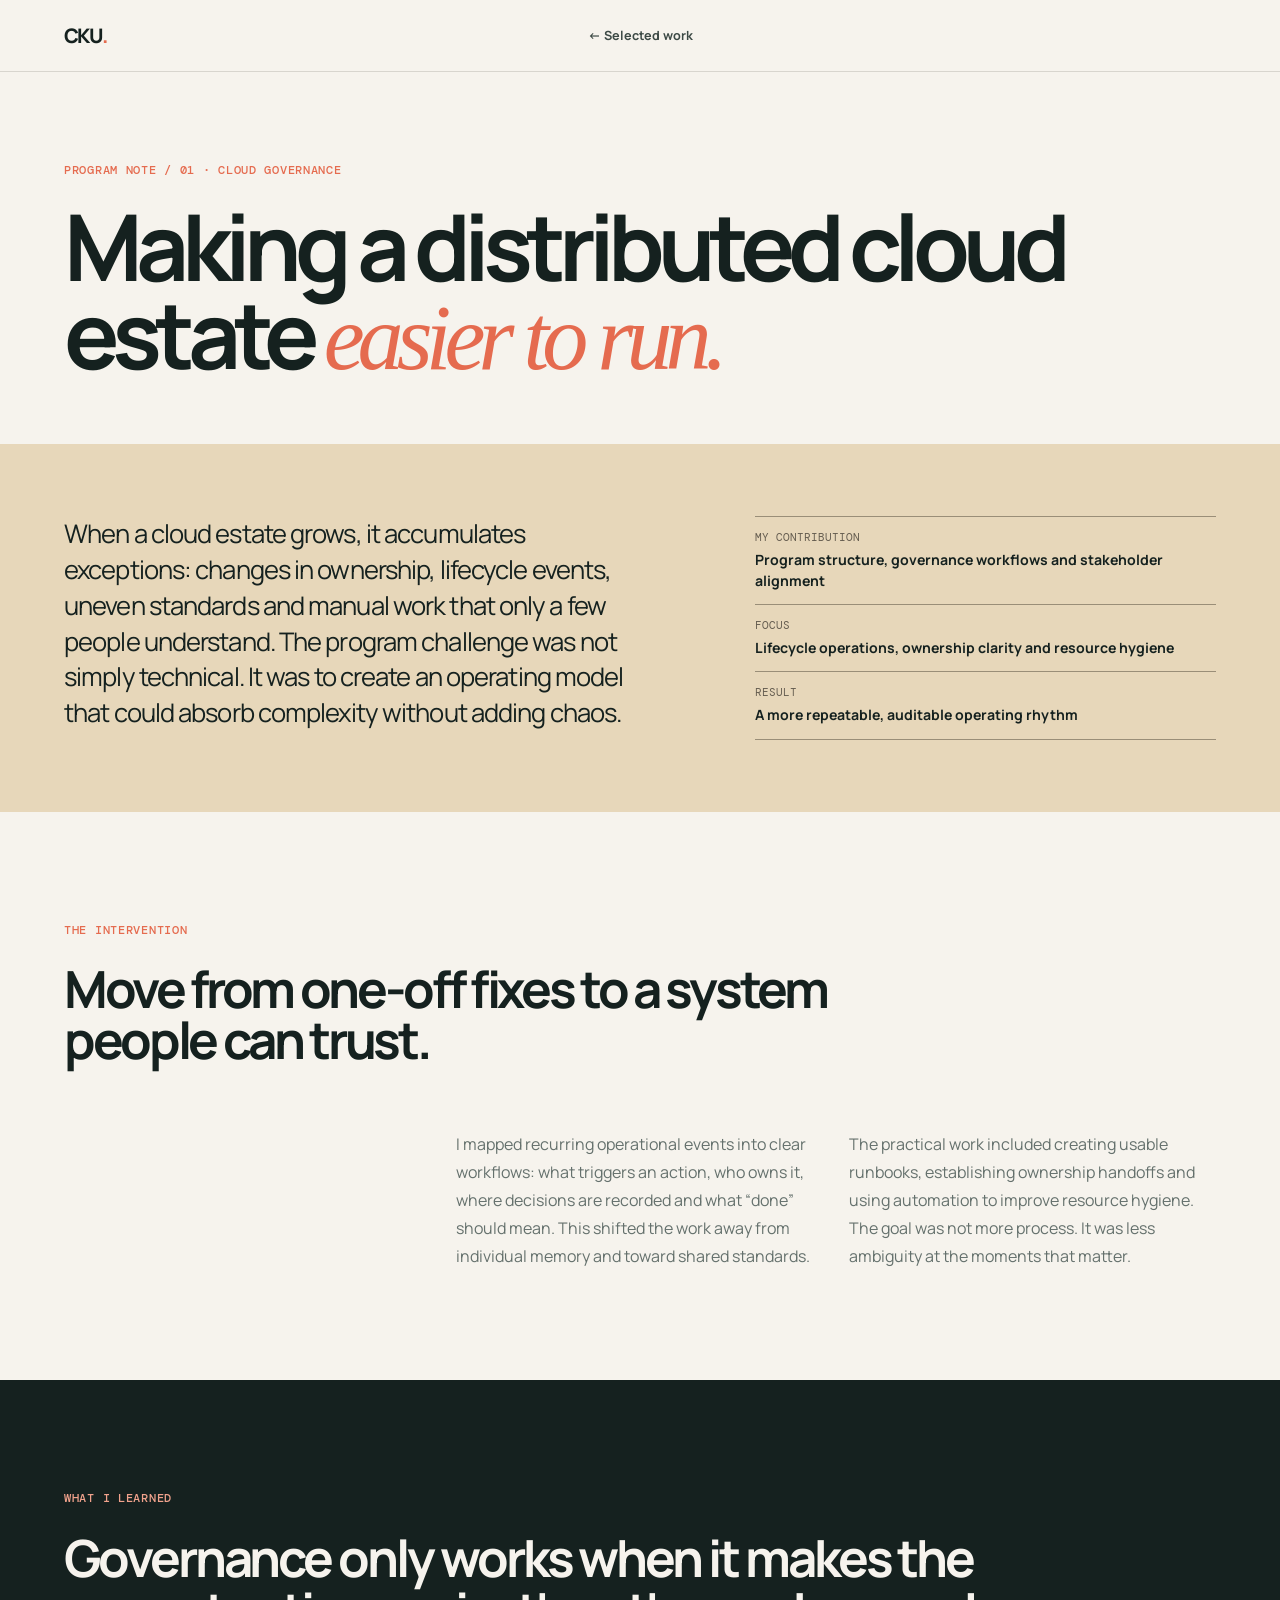
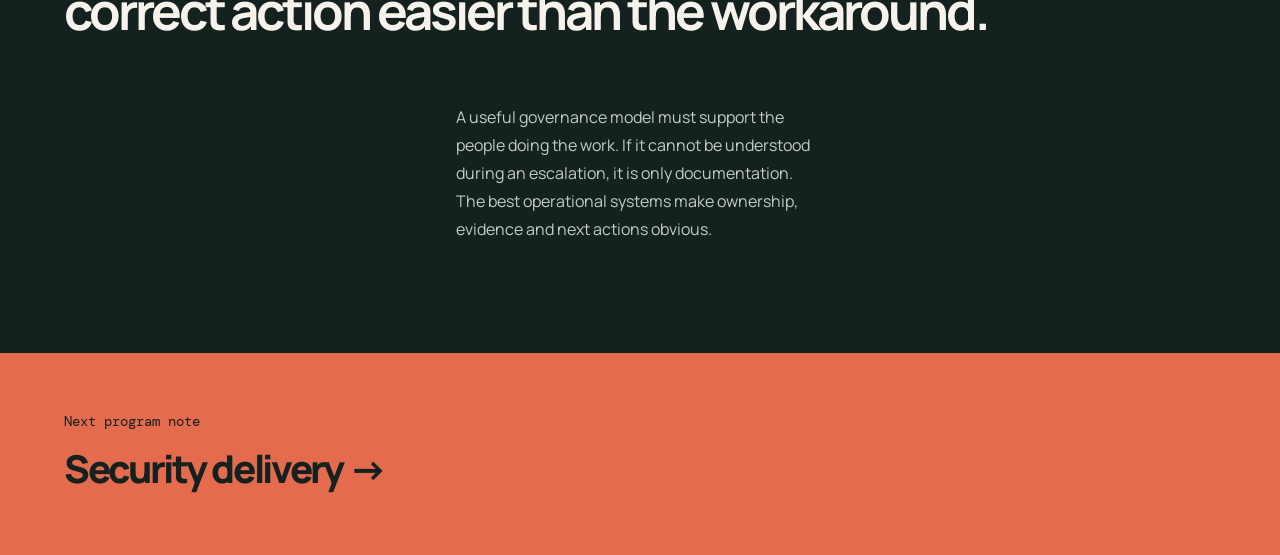
==== cloud-governance.html @ 1331f456 "Publish independent professional portfolio" ====
<!doctype html>
<html lang="en">
  <head>
    <meta charset="utf-8" />
    <meta name="viewport" content="width=device-width, initial-scale=1" />
    <meta name="description" content="A public-safe program note on cloud governance by Chaitanya Kumar Upadhyay." />
    <title>Program Note 01 | Chaitanya Kumar Upadhyay</title>
    <link rel="preconnect" href="https://fonts.googleapis.com" />
    <link rel="preconnect" href="https://fonts.gstatic.com" crossorigin />
    <link href="https://fonts.googleapis.com/css2?family=DM+Mono:wght@400;500&family=Manrope:wght@400;500;600;700;800&display=swap" rel="stylesheet" />
    <link rel="stylesheet" href="../styles.css" />
    <link rel="stylesheet" href="case-study.css" />
  </head>
  <body>
    <header class="site-header"><a class="wordmark" href="../index.html">CKU<span>.</span></a><a class="header-link" href="../index.html#work">← Selected work</a></header>
    <main class="case-main">
      <p class="eyebrow">Program note / 01 · Cloud governance</p>
      <h1>Making a distributed cloud estate <em>easier to run.</em></h1>
      <div class="case-summary"><p>When a cloud estate grows, it accumulates exceptions: changes in ownership, lifecycle events, uneven standards and manual work that only a few people understand. The program challenge was not simply technical. It was to create an operating model that could absorb complexity without adding chaos.</p><dl><div><dt>My contribution</dt><dd>Program structure, governance workflows and stakeholder alignment</dd></div><div><dt>Focus</dt><dd>Lifecycle operations, ownership clarity and resource hygiene</dd></div><div><dt>Result</dt><dd>A more repeatable, auditable operating rhythm</dd></div></dl></div>
      <section class="case-section"><p class="eyebrow">The intervention</p><h2>Move from one-off fixes to a system people can trust.</h2><div class="case-copy"><p>I mapped recurring operational events into clear workflows: what triggers an action, who owns it, where decisions are recorded and what “done” should mean. This shifted the work away from individual memory and toward shared standards.</p><p>The practical work included creating usable runbooks, establishing ownership handoffs and using automation to improve resource hygiene. The goal was not more process. It was less ambiguity at the moments that matter.</p></div></section>
      <section class="case-section dark"><p class="eyebrow">What I learned</p><blockquote>Governance only works when it makes the correct action easier than the workaround.</blockquote><div class="case-copy"><p>A useful governance model must support the people doing the work. If it cannot be understood during an escalation, it is only documentation. The best operational systems make ownership, evidence and next actions obvious.</p></div></section>
      <a class="next-case" href="security-delivery.html">Next program note <span>Security delivery →</span></a>
    </main>
  </body>
</html>
---- styles.css ----
:root {
  --ink: #15211f;
  --paper: #f6f3ed;
  --muted: #65716d;
  --line: #d8d5ce;
  --coral: #e56b4f;
  --navy: #183a48;
  --sand: #e7d7ba;
}

* { box-sizing: border-box; }
html { scroll-behavior: smooth; }
body { margin: 0; background: var(--paper); color: var(--ink); font-family: Manrope, Arial, sans-serif; }
a { color: inherit; text-decoration: none; }

.site-header { align-items: center; border-bottom: 1px solid var(--line); display: grid; grid-template-columns: 1fr auto 1fr; margin: 0 auto; max-width: 1440px; padding: 22px 5vw; }
.wordmark { font-size: 1.25rem; font-weight: 800; letter-spacing: -.08em; width: max-content; }
.wordmark span { color: var(--coral); }
nav { display: flex; gap: 26px; }
nav a, .header-link { color: #3c4945; font-size: .79rem; font-weight: 700; }
nav a:hover, .header-link:hover { color: var(--coral); }
.header-link { justify-self: end; }

.hero, .section, .contact { margin: 0 auto; max-width: 1440px; padding-left: 5vw; padding-right: 5vw; }
.hero { min-height: 620px; padding-bottom: 70px; padding-top: 120px; }
.eyebrow { color: var(--coral); font-family: "DM Mono", monospace; font-size: .74rem; font-weight: 500; letter-spacing: .06em; margin: 0 0 25px; text-transform: uppercase; }
h1, h2, h3, p { margin-top: 0; }
h1 { font-size: clamp(3.2rem, 7.5vw, 7.6rem); font-weight: 700; letter-spacing: -.075em; line-height: .95; margin-bottom: 62px; max-width: 1160px; }
h1 em { color: var(--coral); font-family: Georgia, serif; font-weight: 400; }
.hero-bottom { align-items: end; display: flex; gap: 45px; justify-content: space-between; }
.intro { color: #4c5955; font-size: 1.12rem; line-height: 1.65; max-width: 620px; }
.button { background: var(--ink); color: white; font-size: .82rem; font-weight: 800; padding: 17px 21px; white-space: nowrap; }
.button span { color: var(--coral); font-size: 1.1rem; margin-left: 12px; }

.proof { border-bottom: 1px solid var(--line); border-top: 1px solid var(--line); display: grid; grid-template-columns: repeat(4, 1fr); margin: 0 auto; max-width: 1440px; }
.proof article { border-right: 1px solid var(--line); padding: 36px 5vw; }
.proof article:last-child { border-right: 0; }
.proof strong { display: block; font-size: clamp(2.5rem, 4vw, 4rem); letter-spacing: -.07em; }
.proof span { color: var(--muted); display: block; font-size: .78rem; line-height: 1.5; margin-top: 10px; max-width: 180px; }

.section { padding-bottom: 115px; padding-top: 115px; }
.section-heading { display: grid; grid-template-columns: 1.2fr .8fr; margin-bottom: 54px; }
.section-heading .eyebrow { grid-column: 1 / -1; }
h2 { font-size: clamp(2.3rem, 4vw, 4.6rem); letter-spacing: -.065em; line-height: 1; margin-bottom: 0; }
.section-heading > p:last-child { color: var(--muted); font-size: .98rem; line-height: 1.65; margin: 8px 0 0; max-width: 440px; }
.case-grid { display: grid; gap: 16px; grid-template-columns: repeat(3, 1fr); }
.case-card { display: flex; flex-direction: column; min-height: 530px; padding: 31px; }
.case-card.navy { background: var(--navy); color: #f6f3ed; }
.case-card.coral { background: var(--coral); color: #1b2522; }
.case-card.sand { background: var(--sand); }
.case-number, .case-label, .credential-list span, .approach span { font-family: "DM Mono", monospace; font-size: .75rem; }
.case-number { margin-bottom: 60px; opacity: .8; }
.case-label { font-weight: 500; letter-spacing: .05em; text-transform: uppercase; }
.case-card h3 { font-size: clamp(1.6rem, 2.4vw, 2.4rem); letter-spacing: -.055em; line-height: 1.05; margin: 15px 0 20px; }
.case-card > p:not(.case-number):not(.case-label) { font-size: .9rem; line-height: 1.65; }
.case-card ul { border-top: 1px solid currentColor; font-size: .78rem; line-height: 1.6; list-style: none; margin: auto 0 0; padding: 17px 0 0; }
.case-card li { margin-bottom: 8px; padding-left: 15px; position: relative; }
.case-card li:before { content: "—"; left: 0; position: absolute; }
.case-link { border-bottom: 1px solid currentColor; font-family: "DM Mono", monospace; font-size: .72rem; margin-top: 22px; padding-bottom: 5px; width: max-content; }
.case-link span { margin-left: 12px; }

.signals { border-top: 1px solid var(--line); }
.signals-layout { display: grid; gap: 8vw; grid-template-columns: 1fr 1fr; }
.signals h2 { max-width: 570px; }
.signal-list { border-top: 1px solid var(--line); }
.signal-list article { align-items: start; border-bottom: 1px solid var(--line); display: grid; gap: 18px; grid-template-columns: 26px 1fr; padding: 20px 0; }
.signal-list span { color: var(--coral); font-family: "DM Mono", monospace; font-size: .78rem; }
.signal-list h3 { font-size: 1.05rem; letter-spacing: -.03em; margin: 0 0 8px; }
.signal-list p { color: var(--muted); font-size: .84rem; line-height: 1.55; margin: 0; }

.approach { background: var(--ink); color: var(--paper); max-width: none; padding-left: max(5vw, calc((100vw - 1440px) / 2 + 5vw)); padding-right: max(5vw, calc((100vw - 1440px) / 2 + 5vw)); }
.approach .eyebrow { color: #f1a28c; }
.approach h2 { max-width: 820px; }
.approach-grid { border-top: 1px solid #51605c; display: grid; grid-template-columns: repeat(3, 1fr); margin-top: 60px; }
.approach-grid article { border-right: 1px solid #51605c; padding: 30px 30px 0 0; }
.approach-grid article:not(:first-child) { padding-left: 30px; }
.approach-grid article:last-child { border: 0; }
.approach span { color: #f1a28c; }
.approach h3 { font-size: 1.4rem; letter-spacing: -.04em; margin: 48px 0 14px; }
.approach p { color: #c2ccc8; font-size: .9rem; line-height: 1.65; max-width: 270px; }

.credentials { align-items: start; display: grid; grid-template-columns: 1fr 1fr; }
.credential-list { border-top: 1px solid var(--line); }
.credential-list p { border-bottom: 1px solid var(--line); font-size: 1.05rem; font-weight: 700; line-height: 1.45; margin: 0; padding: 24px 0; }
.credential-list span { color: var(--coral); display: inline-block; margin-right: 16px; }
.contact { background: var(--coral); max-width: none; padding-bottom: 115px; padding-left: max(5vw, calc((100vw - 1440px) / 2 + 5vw)); padding-right: max(5vw, calc((100vw - 1440px) / 2 + 5vw)); padding-top: 115px; }
.contact .eyebrow { color: var(--ink); }
.contact h2 { max-width: 980px; }
.contact a { border-bottom: 1px solid var(--ink); display: inline-block; font-family: "DM Mono", monospace; font-size: .95rem; margin-top: 54px; padding-bottom: 6px; }
.contact a span { margin-left: 25px; }
footer { color: var(--muted); display: flex; font-family: "DM Mono", monospace; font-size: .7rem; justify-content: space-between; margin: 0 auto; max-width: 1440px; padding: 25px 5vw; }
footer p { margin: 0; }

@media (max-width: 760px) {
  .site-header { grid-template-columns: 1fr auto; padding-bottom: 18px; padding-top: 18px; }
  nav { display: none; }
  .hero { min-height: auto; padding-bottom: 70px; padding-top: 85px; }
  .hero-bottom, .section-heading, .credentials { display: block; }
  h1 { margin-bottom: 42px; }
  .proof, .case-grid, .approach-grid { grid-template-columns: 1fr; }
  .proof article { border-bottom: 1px solid var(--line); border-right: 0; padding: 26px 5vw; }
  .proof article:last-child { border-bottom: 0; }
  .section { padding-bottom: 75px; padding-top: 75px; }
  .section-heading > p:last-child { margin-top: 25px; }
  .case-card { min-height: 430px; }
  .approach-grid article, .approach-grid article:not(:first-child) { border-bottom: 1px solid #51605c; border-right: 0; padding: 25px 0; }
  .approach-grid article:last-child { border-bottom: 0; }
  .approach h3 { margin-top: 30px; }
  .credential-list { margin-top: 45px; }
  .signals-layout { display: block; }
  .signal-list { margin-top: 42px; }
  footer { flex-direction: column; gap: 8px; }
}
---- case-study.css ----
.case-main { margin: 0 auto; max-width: 1440px; }
.case-main > .eyebrow, .case-main > h1, .case-summary, .case-section, .next-case { padding-left: 5vw; padding-right: 5vw; }
.case-main > .eyebrow { display: block; margin-top: 90px; }
.case-main h1 { font-size: clamp(3.2rem, 7.2vw, 7.4rem); max-width: 1160px; }
.case-summary { background: var(--sand); display: grid; gap: 10vw; grid-template-columns: 1.1fr .9fr; padding-bottom: 72px; padding-top: 72px; }
.case-summary > p { font-size: clamp(1.25rem, 2vw, 1.8rem); letter-spacing: -.035em; line-height: 1.4; margin: 0; max-width: 690px; }
dl { border-top: 1px solid #9a8e78; margin: 0; }
dl div { border-bottom: 1px solid #9a8e78; padding: 13px 0; }
dt { color: #655d50; font-family: "DM Mono", monospace; font-size: .7rem; margin-bottom: 6px; text-transform: uppercase; }
dd { font-size: .88rem; font-weight: 700; line-height: 1.45; margin: 0; }
.case-section { padding-bottom: 110px; padding-top: 110px; }
.case-section > h2 { max-width: 840px; }
.case-copy { display: grid; gap: 25px; grid-template-columns: repeat(2, minmax(0, 1fr)); margin-left: auto; margin-top: 65px; max-width: 760px; }
.case-copy p { color: var(--muted); font-size: 1rem; line-height: 1.75; margin: 0; }
.case-section.dark { background: var(--ink); color: var(--paper); }
.case-section.dark .eyebrow { color: #f1a28c; }
blockquote { font-size: clamp(2rem, 4vw, 4rem); font-weight: 700; letter-spacing: -.06em; line-height: 1.04; margin: 0; max-width: 960px; }
.case-section.dark .case-copy p { color: #c2ccc8; }
.next-case { background: var(--coral); display: block; font-family: "DM Mono", monospace; font-size: .85rem; padding-bottom: 60px; padding-top: 60px; }
.next-case span { display: block; font-family: Manrope, sans-serif; font-size: clamp(1.7rem, 3vw, 3.3rem); font-weight: 800; letter-spacing: -.06em; margin-top: 12px; }
@media (max-width: 760px) {
  .case-main > .eyebrow { margin-top: 60px; }
  .case-summary, .case-copy { display: block; }
  dl { margin-top: 38px; }
  .case-section { padding-bottom: 75px; padding-top: 75px; }
  .case-copy { margin-top: 38px; }
  .case-copy p + p { margin-top: 20px; }
}
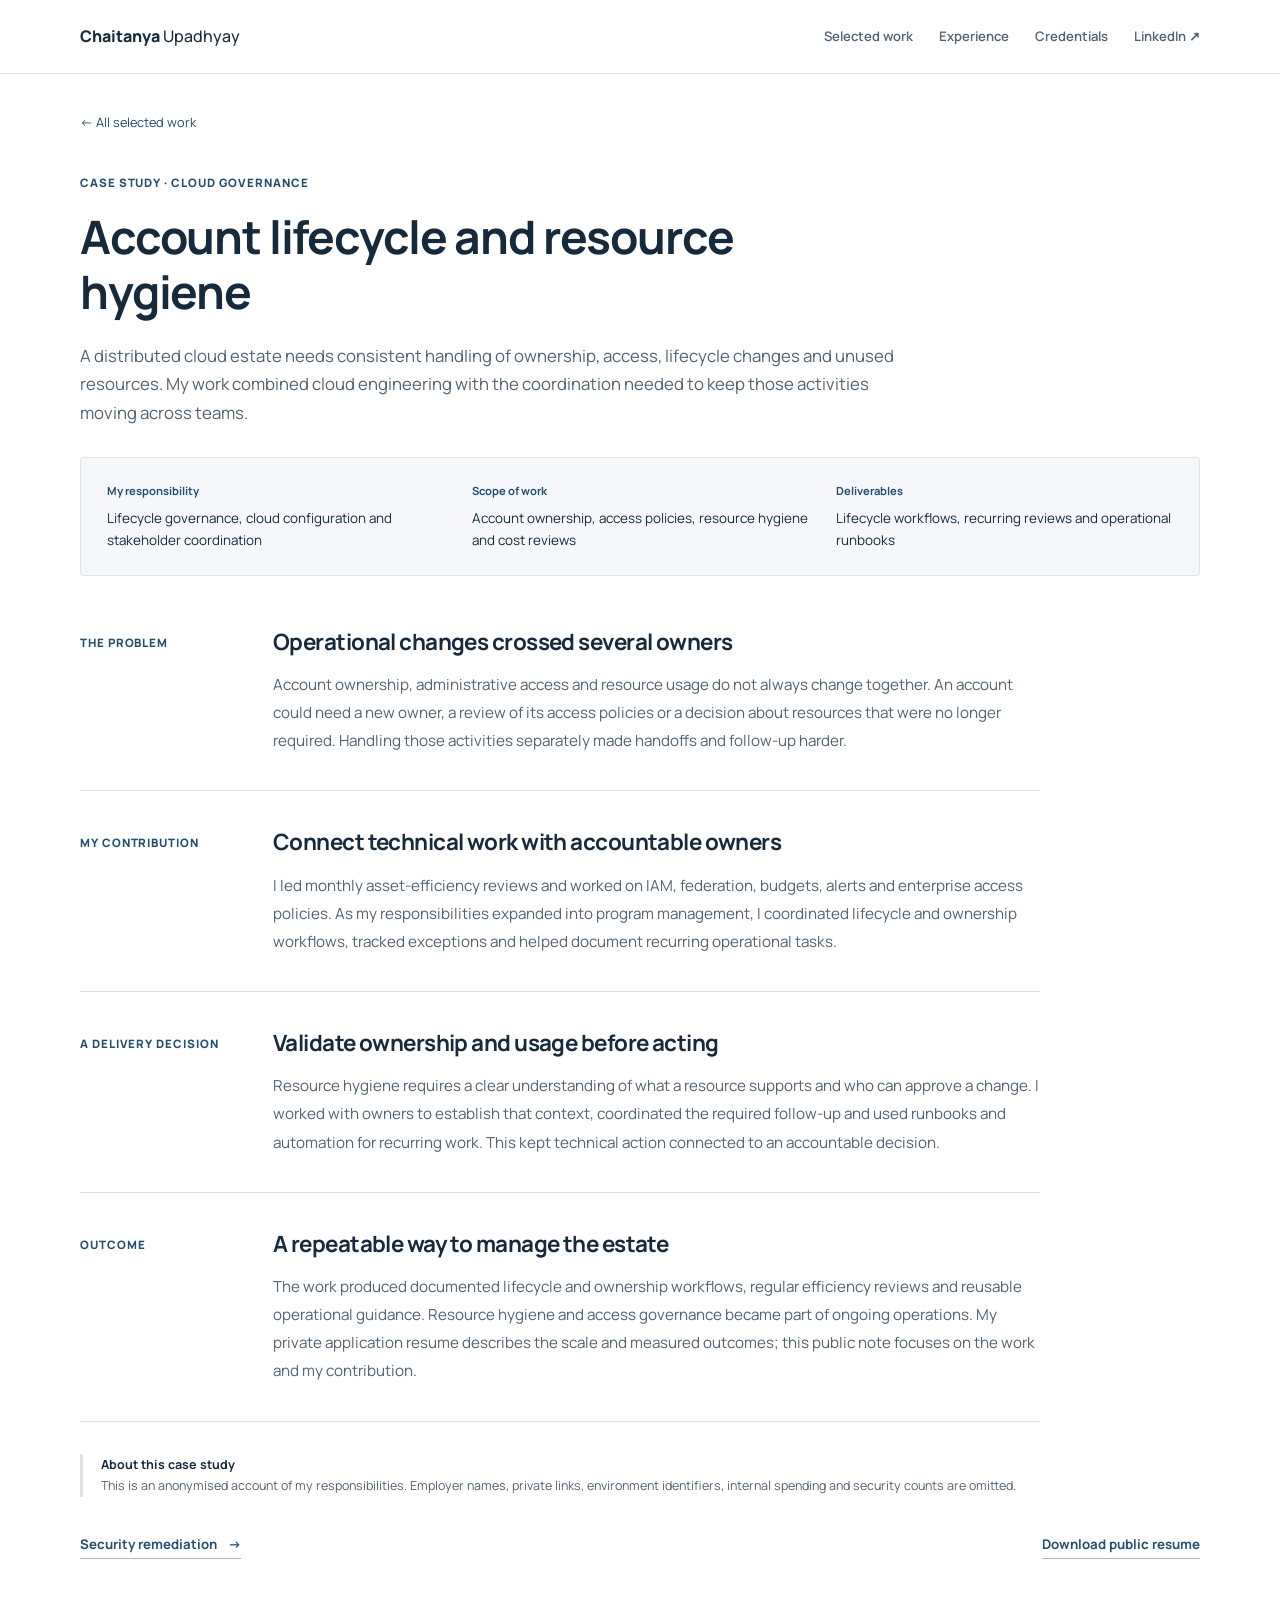
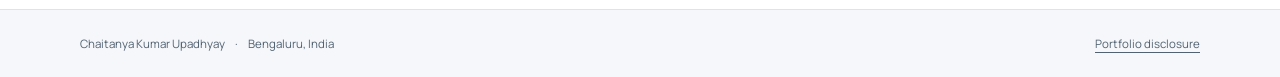
==== commit 25065de6: "Add files via upload Refresh professional portfolio" ====
--- a/cloud-governance.html
+++ b/cloud-governance.html
@@ -1,25 +1,97 @@
 <!doctype html>
 <html lang="en">
-  <head>
-    <meta charset="utf-8" />
-    <meta name="viewport" content="width=device-width, initial-scale=1" />
-    <meta name="description" content="A public-safe program note on cloud governance by Chaitanya Kumar Upadhyay." />
-    <title>Program Note 01 | Chaitanya Kumar Upadhyay</title>
-    <link rel="preconnect" href="https://fonts.googleapis.com" />
-    <link rel="preconnect" href="https://fonts.gstatic.com" crossorigin />
-    <link href="https://fonts.googleapis.com/css2?family=DM+Mono:wght@400;500&family=Manrope:wght@400;500;600;700;800&display=swap" rel="stylesheet" />
-    <link rel="stylesheet" href="../styles.css" />
-    <link rel="stylesheet" href="case-study.css" />
-  </head>
-  <body>
-    <header class="site-header"><a class="wordmark" href="../index.html">CKU<span>.</span></a><a class="header-link" href="../index.html#work">← Selected work</a></header>
-    <main class="case-main">
-      <p class="eyebrow">Program note / 01 · Cloud governance</p>
-      <h1>Making a distributed cloud estate <em>easier to run.</em></h1>
-      <div class="case-summary"><p>When a cloud estate grows, it accumulates exceptions: changes in ownership, lifecycle events, uneven standards and manual work that only a few people understand. The program challenge was not simply technical. It was to create an operating model that could absorb complexity without adding chaos.</p><dl><div><dt>My contribution</dt><dd>Program structure, governance workflows and stakeholder alignment</dd></div><div><dt>Focus</dt><dd>Lifecycle operations, ownership clarity and resource hygiene</dd></div><div><dt>Result</dt><dd>A more repeatable, auditable operating rhythm</dd></div></dl></div>
-      <section class="case-section"><p class="eyebrow">The intervention</p><h2>Move from one-off fixes to a system people can trust.</h2><div class="case-copy"><p>I mapped recurring operational events into clear workflows: what triggers an action, who owns it, where decisions are recorded and what “done” should mean. This shifted the work away from individual memory and toward shared standards.</p><p>The practical work included creating usable runbooks, establishing ownership handoffs and using automation to improve resource hygiene. The goal was not more process. It was less ambiguity at the moments that matter.</p></div></section>
-      <section class="case-section dark"><p class="eyebrow">What I learned</p><blockquote>Governance only works when it makes the correct action easier than the workaround.</blockquote><div class="case-copy"><p>A useful governance model must support the people doing the work. If it cannot be understood during an escalation, it is only documentation. The best operational systems make ownership, evidence and next actions obvious.</p></div></section>
-      <a class="next-case" href="security-delivery.html">Next program note <span>Security delivery →</span></a>
-    </main>
-  </body>
+<head>
+<meta charset="utf-8">
+<meta name="viewport" content="width=device-width, initial-scale=1">
+<meta name="description" content="A distributed cloud estate needs consistent handling of ownership, access, lifecycle changes and unused resources. My work combined cloud engineering with the coordination needed to keep those activities moving across teams.">
+<meta name="theme-color" content="#17324d">
+<title>Account lifecycle and resource hygiene | Chaitanya Kumar Upadhyay</title>
+<link rel="preconnect" href="https://fonts.googleapis.com">
+<link rel="preconnect" href="https://fonts.gstatic.com" crossorigin>
+<link href="https://fonts.googleapis.com/css2?family=Manrope:wght@400;500;600;700;800&display=swap" rel="stylesheet">
+<link rel="stylesheet" href="styles.css">
+</head>
+<body>
+<a class="skip-link" href="#main">Skip to content</a>
+<header class="site-header">
+<div class="header-inner">
+<a class="wordmark" href="index.html" aria-label="Chaitanya Kumar Upadhyay home">Chaitanya <span>Upadhyay</span>
+</a>
+<nav aria-label="Primary navigation">
+<a href="index.html#work">Selected work</a>
+<a href="index.html#experience">Experience</a>
+<a href="index.html#credentials">Credentials</a>
+<a href="https://www.linkedin.com/in/chaitanya-kumar-upadhyay-223477129/" target="_blank" rel="noopener noreferrer">LinkedIn <span aria-hidden="true">↗</span>
+</a>
+</nav>
+</div>
+</header>
+<main id="main" class="case-main shell">
+<a class="back-link" href="index.html#work">← All selected work</a>
+<header class="case-hero">
+<p class="eyebrow">Case study · Cloud governance</p>
+<h1>Account lifecycle and resource hygiene</h1>
+<p class="case-intro">A distributed cloud estate needs consistent handling of ownership, access, lifecycle changes and unused resources. My work combined cloud engineering with the coordination needed to keep those activities moving across teams.</p>
+</header>
+<dl class="case-facts">
+<div>
+<dt>My responsibility</dt>
+<dd>Lifecycle governance, cloud configuration and stakeholder coordination</dd>
+</div>
+<div>
+<dt>Scope of work</dt>
+<dd>Account ownership, access policies, resource hygiene and cost reviews</dd>
+</div>
+<div>
+<dt>Deliverables</dt>
+<dd>Lifecycle workflows, recurring reviews and operational runbooks</dd>
+</div>
+</dl>
+<div class="case-body">
+<section class="case-section">
+<p class="eyebrow">The problem</p>
+<div>
+<h2>Operational changes crossed several owners</h2>
+<p>Account ownership, administrative access and resource usage do not always change together. An account could need a new owner, a review of its access policies or a decision about resources that were no longer required. Handling those activities separately made handoffs and follow-up harder.</p>
+</div>
+</section>
+<section class="case-section">
+<p class="eyebrow">My contribution</p>
+<div>
+<h2>Connect technical work with accountable owners</h2>
+<p>I led monthly asset-efficiency reviews and worked on IAM, federation, budgets, alerts and enterprise access policies. As my responsibilities expanded into program management, I coordinated lifecycle and ownership workflows, tracked exceptions and helped document recurring operational tasks.</p>
+</div>
+</section>
+<section class="case-section">
+<p class="eyebrow">A delivery decision</p>
+<div>
+<h2>Validate ownership and usage before acting</h2>
+<p>Resource hygiene requires a clear understanding of what a resource supports and who can approve a change. I worked with owners to establish that context, coordinated the required follow-up and used runbooks and automation for recurring work. This kept technical action connected to an accountable decision.</p>
+</div>
+</section>
+<section class="case-section">
+<p class="eyebrow">Outcome</p>
+<div>
+<h2>A repeatable way to manage the estate</h2>
+<p>The work produced documented lifecycle and ownership workflows, regular efficiency reviews and reusable operational guidance. Resource hygiene and access governance became part of ongoing operations. My private application resume describes the scale and measured outcomes; this public note focuses on the work and my contribution.</p>
+</div>
+</section>
+</div>
+<aside class="case-context">
+<strong>About this case study</strong>
+<p>This is an anonymised account of my responsibilities. Employer names, private links, environment identifiers, internal spending and security counts are omitted.</p>
+</aside>
+<div class="case-end">
+<a class="text-link" href="security-delivery.html">Security remediation <span aria-hidden="true">→</span>
+</a>
+<a class="text-link" href="assets/Chaitanya_Upadhyay_Public_Resume.pdf" download>Download public resume</a>
+</div>
+</main>
+<footer class="site-footer">
+<div>
+<p>Chaitanya Kumar Upadhyay <span class="footer-separator">·</span> Bengaluru, India</p>
+<a href="disclaimer.html">Portfolio disclosure</a>
+</div>
+</footer>
+</body>
 </html>
--- a/styles.css
+++ b/styles.css
@@ -1,113 +1,692 @@
 :root {
-  --ink: #15211f;
-  --paper: #f6f3ed;
-  --muted: #65716d;
-  --line: #d8d5ce;
-  --coral: #e56b4f;
-  --navy: #183a48;
-  --sand: #e7d7ba;
-}
-
-* { box-sizing: border-box; }
-html { scroll-behavior: smooth; }
-body { margin: 0; background: var(--paper); color: var(--ink); font-family: Manrope, Arial, sans-serif; }
-a { color: inherit; text-decoration: none; }
-
-.site-header { align-items: center; border-bottom: 1px solid var(--line); display: grid; grid-template-columns: 1fr auto 1fr; margin: 0 auto; max-width: 1440px; padding: 22px 5vw; }
-.wordmark { font-size: 1.25rem; font-weight: 800; letter-spacing: -.08em; width: max-content; }
-.wordmark span { color: var(--coral); }
-nav { display: flex; gap: 26px; }
-nav a, .header-link { color: #3c4945; font-size: .79rem; font-weight: 700; }
-nav a:hover, .header-link:hover { color: var(--coral); }
-.header-link { justify-self: end; }
-
-.hero, .section, .contact { margin: 0 auto; max-width: 1440px; padding-left: 5vw; padding-right: 5vw; }
-.hero { min-height: 620px; padding-bottom: 70px; padding-top: 120px; }
-.eyebrow { color: var(--coral); font-family: "DM Mono", monospace; font-size: .74rem; font-weight: 500; letter-spacing: .06em; margin: 0 0 25px; text-transform: uppercase; }
-h1, h2, h3, p { margin-top: 0; }
-h1 { font-size: clamp(3.2rem, 7.5vw, 7.6rem); font-weight: 700; letter-spacing: -.075em; line-height: .95; margin-bottom: 62px; max-width: 1160px; }
-h1 em { color: var(--coral); font-family: Georgia, serif; font-weight: 400; }
-.hero-bottom { align-items: end; display: flex; gap: 45px; justify-content: space-between; }
-.intro { color: #4c5955; font-size: 1.12rem; line-height: 1.65; max-width: 620px; }
-.button { background: var(--ink); color: white; font-size: .82rem; font-weight: 800; padding: 17px 21px; white-space: nowrap; }
-.button span { color: var(--coral); font-size: 1.1rem; margin-left: 12px; }
-
-.proof { border-bottom: 1px solid var(--line); border-top: 1px solid var(--line); display: grid; grid-template-columns: repeat(4, 1fr); margin: 0 auto; max-width: 1440px; }
-.proof article { border-right: 1px solid var(--line); padding: 36px 5vw; }
-.proof article:last-child { border-right: 0; }
-.proof strong { display: block; font-size: clamp(2.5rem, 4vw, 4rem); letter-spacing: -.07em; }
-.proof span { color: var(--muted); display: block; font-size: .78rem; line-height: 1.5; margin-top: 10px; max-width: 180px; }
-
-.section { padding-bottom: 115px; padding-top: 115px; }
-.section-heading { display: grid; grid-template-columns: 1.2fr .8fr; margin-bottom: 54px; }
-.section-heading .eyebrow { grid-column: 1 / -1; }
-h2 { font-size: clamp(2.3rem, 4vw, 4.6rem); letter-spacing: -.065em; line-height: 1; margin-bottom: 0; }
-.section-heading > p:last-child { color: var(--muted); font-size: .98rem; line-height: 1.65; margin: 8px 0 0; max-width: 440px; }
-.case-grid { display: grid; gap: 16px; grid-template-columns: repeat(3, 1fr); }
-.case-card { display: flex; flex-direction: column; min-height: 530px; padding: 31px; }
-.case-card.navy { background: var(--navy); color: #f6f3ed; }
-.case-card.coral { background: var(--coral); color: #1b2522; }
-.case-card.sand { background: var(--sand); }
-.case-number, .case-label, .credential-list span, .approach span { font-family: "DM Mono", monospace; font-size: .75rem; }
-.case-number { margin-bottom: 60px; opacity: .8; }
-.case-label { font-weight: 500; letter-spacing: .05em; text-transform: uppercase; }
-.case-card h3 { font-size: clamp(1.6rem, 2.4vw, 2.4rem); letter-spacing: -.055em; line-height: 1.05; margin: 15px 0 20px; }
-.case-card > p:not(.case-number):not(.case-label) { font-size: .9rem; line-height: 1.65; }
-.case-card ul { border-top: 1px solid currentColor; font-size: .78rem; line-height: 1.6; list-style: none; margin: auto 0 0; padding: 17px 0 0; }
-.case-card li { margin-bottom: 8px; padding-left: 15px; position: relative; }
-.case-card li:before { content: "—"; left: 0; position: absolute; }
-.case-link { border-bottom: 1px solid currentColor; font-family: "DM Mono", monospace; font-size: .72rem; margin-top: 22px; padding-bottom: 5px; width: max-content; }
-.case-link span { margin-left: 12px; }
-
-.signals { border-top: 1px solid var(--line); }
-.signals-layout { display: grid; gap: 8vw; grid-template-columns: 1fr 1fr; }
-.signals h2 { max-width: 570px; }
-.signal-list { border-top: 1px solid var(--line); }
-.signal-list article { align-items: start; border-bottom: 1px solid var(--line); display: grid; gap: 18px; grid-template-columns: 26px 1fr; padding: 20px 0; }
-.signal-list span { color: var(--coral); font-family: "DM Mono", monospace; font-size: .78rem; }
-.signal-list h3 { font-size: 1.05rem; letter-spacing: -.03em; margin: 0 0 8px; }
-.signal-list p { color: var(--muted); font-size: .84rem; line-height: 1.55; margin: 0; }
-
-.approach { background: var(--ink); color: var(--paper); max-width: none; padding-left: max(5vw, calc((100vw - 1440px) / 2 + 5vw)); padding-right: max(5vw, calc((100vw - 1440px) / 2 + 5vw)); }
-.approach .eyebrow { color: #f1a28c; }
-.approach h2 { max-width: 820px; }
-.approach-grid { border-top: 1px solid #51605c; display: grid; grid-template-columns: repeat(3, 1fr); margin-top: 60px; }
-.approach-grid article { border-right: 1px solid #51605c; padding: 30px 30px 0 0; }
-.approach-grid article:not(:first-child) { padding-left: 30px; }
-.approach-grid article:last-child { border: 0; }
-.approach span { color: #f1a28c; }
-.approach h3 { font-size: 1.4rem; letter-spacing: -.04em; margin: 48px 0 14px; }
-.approach p { color: #c2ccc8; font-size: .9rem; line-height: 1.65; max-width: 270px; }
-
-.credentials { align-items: start; display: grid; grid-template-columns: 1fr 1fr; }
-.credential-list { border-top: 1px solid var(--line); }
-.credential-list p { border-bottom: 1px solid var(--line); font-size: 1.05rem; font-weight: 700; line-height: 1.45; margin: 0; padding: 24px 0; }
-.credential-list span { color: var(--coral); display: inline-block; margin-right: 16px; }
-.contact { background: var(--coral); max-width: none; padding-bottom: 115px; padding-left: max(5vw, calc((100vw - 1440px) / 2 + 5vw)); padding-right: max(5vw, calc((100vw - 1440px) / 2 + 5vw)); padding-top: 115px; }
-.contact .eyebrow { color: var(--ink); }
-.contact h2 { max-width: 980px; }
-.contact a { border-bottom: 1px solid var(--ink); display: inline-block; font-family: "DM Mono", monospace; font-size: .95rem; margin-top: 54px; padding-bottom: 6px; }
-.contact a span { margin-left: 25px; }
-footer { color: var(--muted); display: flex; font-family: "DM Mono", monospace; font-size: .7rem; justify-content: space-between; margin: 0 auto; max-width: 1440px; padding: 25px 5vw; }
-footer p { margin: 0; }
-
-@media (max-width: 760px) {
-  .site-header { grid-template-columns: 1fr auto; padding-bottom: 18px; padding-top: 18px; }
-  nav { display: none; }
-  .hero { min-height: auto; padding-bottom: 70px; padding-top: 85px; }
-  .hero-bottom, .section-heading, .credentials { display: block; }
-  h1 { margin-bottom: 42px; }
-  .proof, .case-grid, .approach-grid { grid-template-columns: 1fr; }
-  .proof article { border-bottom: 1px solid var(--line); border-right: 0; padding: 26px 5vw; }
-  .proof article:last-child { border-bottom: 0; }
-  .section { padding-bottom: 75px; padding-top: 75px; }
-  .section-heading > p:last-child { margin-top: 25px; }
-  .case-card { min-height: 430px; }
-  .approach-grid article, .approach-grid article:not(:first-child) { border-bottom: 1px solid #51605c; border-right: 0; padding: 25px 0; }
-  .approach-grid article:last-child { border-bottom: 0; }
-  .approach h3 { margin-top: 30px; }
-  .credential-list { margin-top: 45px; }
-  .signals-layout { display: block; }
-  .signal-list { margin-top: 42px; }
-  footer { flex-direction: column; gap: 8px; }
-}
+  --ink:#172a3b;
+  --muted:#526272;
+  --accent:#244d70;
+  --paper:#fff;
+  --tint:#f5f7fa;
+  --line:#dce3e9;
+  --max:1120px;
+}
+* {
+  box-sizing:border-box;
+}
+html {
+  scroll-behavior:smooth;
+  scroll-padding-top:30px;
+}
+body {
+  margin:0;
+  color:var(--ink);
+  background:var(--paper);
+  font-family:Manrope,Arial,sans-serif;
+  font-size:16px;
+  line-height:1.7;
+}
+a {
+  color:var(--accent);
+  text-underline-offset:4px;
+}
+a:hover {
+  text-decoration-thickness:2px;
+}
+a:focus-visible,button:focus-visible {
+  outline:3px solid #6089ad;
+  outline-offset:5px;
+}
+h1,h2,h3,p {
+  margin-top:0;
+}
+h1,h2,h3 {
+  line-height:1.25;
+  letter-spacing:-.025em;
+}
+h2 {
+  font-size:clamp(1.65rem,2.6vw,2.1rem);
+  font-weight:700;
+  margin-bottom:18px;
+}
+h3 {
+  font-size:1.12rem;
+  font-weight:700;
+  margin-bottom:12px;
+}
+p {
+  margin-bottom:18px;
+}
+ul {
+  padding-left:20px;
+}
+.shell {
+  width:min(var(--max),calc(100% - 80px));
+  margin-inline:auto;
+}
+.skip-link {
+  position:absolute;
+  left:20px;
+  top:-80px;
+  padding:10px 16px;
+  z-index:20;
+  background:#fff;
+}
+.skip-link:focus {
+  top:12px;
+}
+.site-header {
+  border-bottom:1px solid var(--line);
+}
+.header-inner {
+  width:min(var(--max),calc(100% - 80px));
+  margin:auto;
+  display:flex;
+  justify-content:space-between;
+  align-items:center;
+  gap:24px;
+  padding-block:23px;
+}
+.wordmark {
+  text-decoration:none;
+  font-size:1rem;
+  font-weight:800;
+  color:var(--ink);
+  white-space:nowrap;
+}
+.wordmark span {
+  font-weight:500;
+}
+nav {
+  display:flex;
+  gap:26px;
+  flex-wrap:wrap;
+}
+nav a {
+  font-size:.82rem;
+  text-decoration:none;
+  color:var(--muted);
+  font-weight:600;
+}
+nav a:hover {
+  color:var(--accent);
+}
+.eyebrow {
+  color:var(--accent);
+  font-size:.72rem;
+  letter-spacing:.08em;
+  text-transform:uppercase;
+  font-weight:800;
+  margin-bottom:16px;
+}
+.hero {
+  padding-block:68px 64px;
+  display:grid;
+  grid-template-columns:minmax(0,1.7fr) minmax(260px,1fr);
+  gap:80px;
+  align-items:start;
+}
+.hero h1 {
+  font-size:clamp(2.45rem,4.3vw,3.9rem);
+  line-height:1.12;
+  margin-bottom:23px;
+  letter-spacing:-.04em;
+  font-weight:800;
+}
+.lead {
+  font-size:1.2rem;
+  line-height:1.5;
+  font-weight:600;
+  margin-bottom:22px;
+}
+.intro {
+  font-size:.98rem;
+  color:var(--muted);
+  max-width:630px;
+}
+.actions {
+  display:flex;
+  gap:12px;
+  align-items:center;
+  flex-wrap:wrap;
+  margin-top:28px;
+}
+.button {
+  display:inline-flex;
+  align-items:center;
+  gap:14px;
+  padding:11px 17px;
+  border:1px solid var(--accent);
+  border-radius:3px;
+  color:#fff;
+  background:var(--accent);
+  text-decoration:none;
+  font-size:.82rem;
+  font-weight:700;
+}
+.button:hover {
+  background:#173b59;
+  text-decoration:none;
+}
+.button.secondary {
+  background:#fff;
+  color:var(--accent);
+}
+.button.secondary:hover {
+  background:var(--tint);
+}
+.profile-summary {
+  margin-top:9px;
+  border:1px solid var(--line);
+  border-top:3px solid var(--accent);
+  padding:26px;
+  background:var(--tint);
+  border-radius:3px;
+}
+.profile-summary h2 {
+  font-size:1rem;
+  letter-spacing:0;
+  margin-bottom:20px;
+}
+.profile-summary dl {
+  margin:0;
+}
+.profile-summary dl div {
+  padding:12px 0;
+  border-bottom:1px solid var(--line);
+}
+.profile-summary dl div:first-child {
+  padding-top:0;
+}
+.profile-summary dt {
+  font-size:.7rem;
+  color:var(--muted);
+  margin-bottom:3px;
+}
+.profile-summary dd {
+  margin:0;
+  font-size:.87rem;
+  line-height:1.6;
+  font-weight:600;
+}
+.profile-summary>p {
+  font-size:.77rem;
+  line-height:1.7;
+  color:var(--muted);
+  margin:20px 0 0;
+}
+.section {
+  padding-block:64px;
+  border-top:1px solid var(--line);
+}
+.section-heading {
+  max-width:720px;
+  margin-bottom:30px;
+}
+.section-heading>p:last-child {
+  color:var(--muted);
+  font-size:.94rem;
+}
+.case-grid {
+  display:grid;
+  grid-template-columns:repeat(3,minmax(0,1fr));
+  gap:20px;
+}
+.case-card {
+  border:1px solid var(--line);
+  border-radius:4px;
+  padding:25px;
+  display:flex;
+  flex-direction:column;
+  align-items:start;
+  background:#fff;
+}
+.case-label {
+  font-size:.72rem;
+  color:var(--accent);
+  font-weight:700;
+  margin-bottom:14px;
+}
+.case-card h3 {
+  font-size:1.2rem;
+  line-height:1.4;
+}
+.case-card>p:not(.case-label) {
+  font-size:.88rem;
+  color:var(--muted);
+}
+.case-card ul {
+  font-size:.8rem;
+  color:var(--muted);
+  margin-top:0;
+  margin-bottom:24px;
+}
+.case-card li+li {
+  margin-top:6px;
+}
+.text-link {
+  font-size:.83rem;
+  font-weight:700;
+  text-decoration:none;
+  border-bottom:1px solid #a7b8c6;
+  padding-bottom:2px;
+}
+.case-card .text-link {
+  margin-top:auto;
+}
+.text-link span {
+  margin-left:8px;
+}
+.section-tint {
+  background:var(--tint);
+}
+.experience-layout {
+  display:grid;
+  grid-template-columns:.9fr 1.25fr;
+  gap:70px;
+}
+.timeline {
+  border-left:2px solid var(--line);
+  padding-left:28px;
+}
+.timeline article {
+  position:relative;
+  padding-bottom:27px;
+}
+.timeline article:last-child {
+  padding-bottom:0;
+}
+.timeline article:before {
+  content:"";
+  width:10px;
+  height:10px;
+  border-radius:50%;
+  background:var(--accent);
+  position:absolute;
+  left:-34px;
+  top:8px;
+  border:2px solid var(--tint);
+}
+.date {
+  font-size:.72rem;
+  color:var(--muted);
+  margin-bottom:5px;
+}
+.timeline h3 {
+  margin-bottom:10px;
+}
+.timeline article>p:last-child {
+  font-size:.88rem;
+  color:var(--muted);
+  margin-bottom:0;
+}
+.approach-grid {
+  display:grid;
+  grid-template-columns:repeat(3,minmax(0,1fr));
+  gap:36px;
+}
+.approach-grid article {
+  border-top:2px solid var(--line);
+  padding-top:20px;
+}
+.approach-grid p {
+  font-size:.9rem;
+  color:var(--muted);
+  margin-bottom:0;
+}
+.credentials-grid {
+  display:grid;
+  grid-template-columns:1fr 1fr;
+  gap:80px;
+}
+.credential-list {
+  padding:0;
+  list-style:none;
+  margin:0;
+}
+.credential-list li {
+  padding-block:13px;
+  border-bottom:1px solid var(--line);
+}
+.credential-list li:first-child {
+  padding-top:0;
+}
+.credential-list strong {
+  display:block;
+  font-size:.87rem;
+  font-weight:600;
+}
+.credential-list span {
+  display:block;
+  font-size:.8rem;
+  color:var(--muted);
+  margin-top:3px;
+}
+.recognition-heading {
+  margin-top:26px;
+}
+.credentials-grid p {
+  font-size:.87rem;
+  color:var(--muted);
+}
+.contact {
+  display:flex;
+  justify-content:space-between;
+  gap:50px;
+  align-items:center;
+}
+.contact p:last-child {
+  max-width:650px;
+  color:var(--muted);
+  font-size:.92rem;
+  margin-bottom:0;
+}
+.contact .actions {
+  margin-top:0;
+  max-width:250px;
+}
+.contact .text-link {
+  margin-top:7px;
+}
+.site-footer {
+  border-top:1px solid var(--line);
+  background:var(--tint);
+}
+.site-footer>div {
+  width:min(var(--max),calc(100% - 80px));
+  margin:auto;
+  display:flex;
+  justify-content:space-between;
+  gap:20px;
+  padding-block:24px;
+  font-size:.72rem;
+  color:var(--muted);
+}
+.site-footer p {
+  margin:0;
+}
+.site-footer a {
+  color:var(--muted);
+}
+.footer-separator {
+  margin:0 8px;
+}
+.case-main {
+  padding-block:34px 50px;
+}
+.back-link {
+  font-size:.8rem;
+  text-decoration:none;
+}
+.case-hero {
+  padding-block:38px 30px;
+  max-width:820px;
+}
+.case-hero h1 {
+  font-size:clamp(2rem,3.6vw,3rem);
+  line-height:1.2;
+  max-width:800px;
+  margin-bottom:22px;
+}
+.case-intro {
+  font-size:1.05rem;
+  color:var(--muted);
+  margin-bottom:0;
+}
+.case-facts {
+  display:grid;
+  grid-template-columns:repeat(3,minmax(0,1fr));
+  gap:28px;
+  margin:0;
+  padding:23px 26px;
+  background:var(--tint);
+  border:1px solid var(--line);
+  border-radius:3px;
+}
+.case-facts dt {
+  font-size:.7rem;
+  font-weight:700;
+  color:var(--accent);
+  margin-bottom:7px;
+}
+.case-facts dd {
+  font-size:.84rem;
+  margin:0;
+  line-height:1.65;
+}
+.case-body {
+  max-width:960px;
+  margin-top:15px;
+}
+.case-section {
+  display:grid;
+  grid-template-columns:155px minmax(0,1fr);
+  gap:38px;
+  padding-block:35px;
+  border-bottom:1px solid var(--line);
+}
+.case-section .eyebrow {
+  padding-top:7px;
+}
+.case-section h2 {
+  font-size:1.4rem;
+  line-height:1.4;
+  margin-bottom:14px;
+}
+.case-section p:not(.eyebrow) {
+  font-size:.95rem;
+  color:var(--muted);
+  margin-bottom:0;
+  line-height:1.85;
+}
+.case-context {
+  max-width:960px;
+  font-size:.78rem;
+  line-height:1.75;
+  color:var(--muted);
+  margin-top:32px;
+  border-left:3px solid var(--line);
+  padding-left:18px;
+}
+.case-context strong {
+  color:var(--ink);
+  font-weight:700;
+}
+.case-context p {
+  margin-bottom:0;
+}
+.case-end {
+  display:flex;
+  justify-content:space-between;
+  gap:25px;
+  flex-wrap:wrap;
+  margin-top:36px;
+}
+.disclosure {
+  padding-block:65px;
+  max-width:820px;
+  min-height:70vh;
+}
+.disclosure h1 {
+  font-size:2.7rem;
+  margin-bottom:30px;
+}
+.disclosure h2 {
+  font-size:1.35rem;
+  margin-top:30px;
+}
+.disclosure p {
+  color:var(--muted);
+  font-size:.95rem;
+}
+.disclosure .text-link {
+  display:inline-block;
+  margin-top:20px;
+}
+@media(max-width:900px) {
+  .hero {
+    gap:35px;
+  }
+  .case-grid {
+    gap:14px;
+  }
+  .case-card {
+    padding:20px;
+  }
+  .experience-layout {
+    gap:40px;
+  }
+  .credentials-grid {
+    gap:40px;
+  }
+  nav {
+    gap:18px;
+  }
+  .hero h1 {
+    font-size:3.1rem;
+  }
+}
+@media(max-width:680px) {
+  .shell,.header-inner,.site-footer>div {
+    width:calc(100% - 40px);
+  }
+  .header-inner {
+    align-items:flex-start;
+    flex-direction:column;
+    gap:14px;
+    padding-block:18px;
+  }
+  nav {
+    gap:19px;
+    row-gap:8px;
+  }
+  nav a {
+    font-size:.76rem;
+  }
+  .hero {
+    grid-template-columns:1fr;
+    gap:30px;
+    padding-block:38px 42px;
+  }
+  .hero h1 {
+    font-size:2.65rem;
+  }
+  .hero .eyebrow {
+    font-size:.65rem;
+  }
+  .lead {
+    font-size:1.08rem;
+  }
+  .profile-summary {
+    padding:22px;
+    margin-top:0;
+  }
+  .profile-summary dl {
+    display:grid;
+    grid-template-columns:1fr 1fr;
+    gap:16px;
+  }
+  .profile-summary dl div {
+    padding:0 0 12px;
+  }
+  .section {
+    padding-block:42px;
+  }
+  .case-grid,.experience-layout,.credentials-grid,.approach-grid {
+    grid-template-columns:1fr;
+    gap:24px;
+  }
+  .case-card {
+    padding:24px;
+  }
+  .case-card ul {
+    margin-bottom:20px;
+  }
+  .section-heading {
+    margin-bottom:26px;
+  }
+  .timeline {
+    margin-left:5px;
+  }
+  .contact {
+    align-items:start;
+    flex-direction:column;
+    gap:24px;
+  }
+  .contact .actions {
+    max-width:none;
+  }
+  .site-footer>div {
+    flex-direction:column;
+    gap:6px;
+  }
+  .case-hero {
+    padding-top:30px;
+  }
+  .case-facts {
+    grid-template-columns:1fr;
+    gap:16px;
+    padding:22px;
+  }
+  .case-section {
+    grid-template-columns:1fr;
+    gap:0;
+    padding-block:26px;
+  }
+  .case-section .eyebrow {
+    padding-top:0;
+    margin-bottom:9px;
+  }
+  .case-section h2 {
+    font-size:1.25rem;
+  }
+  .case-intro {
+    font-size:.98rem;
+  }
+  .case-end {
+    flex-direction:column;
+    align-items:start;
+  }
+  .disclosure {
+    padding-block:40px;
+  }
+  .disclosure h1 {
+    font-size:2rem;
+  }
+}
+@media(prefers-reduced-motion:reduce) {
+  html {
+    scroll-behavior:auto;
+  }
+}
+@media print {
+  .site-header,.site-footer,.actions,.case-end,.back-link,.skip-link {
+    display:none;
+  }
+  .shell {
+    width:100%;
+  }
+  .hero,.section,.case-main {
+    padding-block:20px;
+  }
+  .hero {
+    display:block;
+  }
+  .profile-summary {
+    break-inside:avoid;
+  }
+  .case-card,.case-section,.timeline article {
+    break-inside:avoid;
+  }
+  body {
+    font-size:11pt;
+  }
+  .section-tint {
+    background:#fff;
+  }
+  a {
+    color:#172a3b;
+  }
+  .case-grid {
+    display:block;
+  }
+  .case-card {
+    margin-bottom:15px;
+  }
+}
